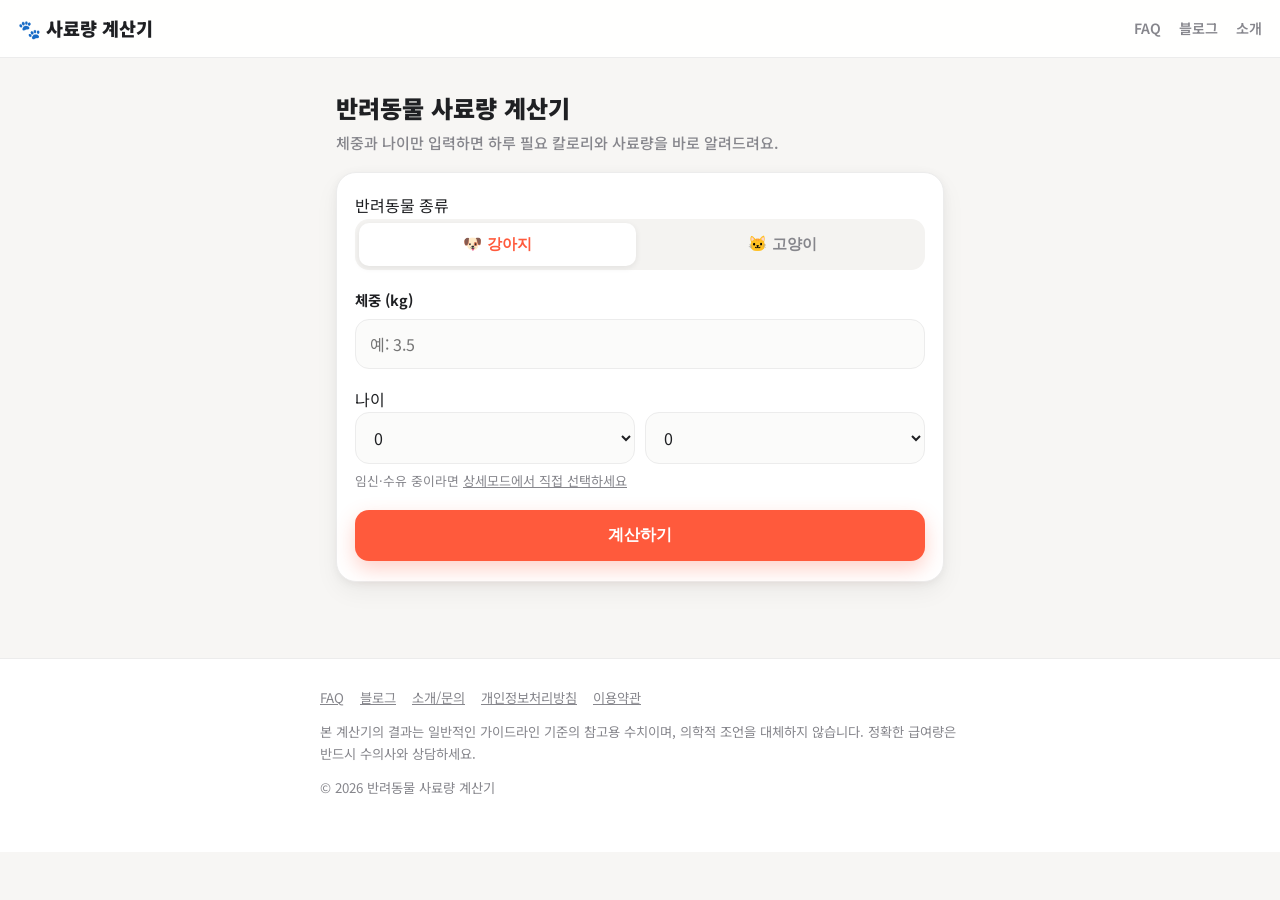
==== index.html @ 50432b2f "상세모드 활동량 옵션을 강아지/고양이 종별로 분리 같은 활동량 배수(0.8~1.4)를 쓰되, 문구를 종에 맞게 다르게 표시. 강아지는 산책 위주, 고양이는 실내 생활/외출 위주 표" ====
<!DOCTYPE html>
<html lang="ko">
<head>
<meta charset="UTF-8">
<meta name="viewport" content="width=device-width, initial-scale=1.0">
<title>반려동물 사료량 계산기 | 강아지·고양이 하루 급여량 무료 계산</title>
<meta name="description" content="강아지, 고양이의 체중과 나이만 입력하면 하루 필요 칼로리(DER)와 사료 급여량(g)을 바로 계산해드려요. 수의사 가이드라인(WSAVA·AAHA) 기반의 무료 반려동물 사료량 계산기입니다.">
<meta name="robots" content="index, follow">
<link rel="canonical" href="https://example.com/">

<!-- Open Graph -->
<meta property="og:type" content="website">
<meta property="og:title" content="반려동물 사료량 계산기 | 강아지·고양이 하루 급여량 무료 계산">
<meta property="og:description" content="체중과 나이만 입력하면 하루 필요 칼로리와 사료 급여량을 바로 알려드려요.">
<!-- TODO: 실제 대표 이미지로 교체 (1200x630 권장) -->
<meta property="og:image" content="https://example.com/assets/og-image.png">
<meta property="og:url" content="https://example.com/">
<meta property="og:locale" content="ko_KR">
<meta name="twitter:card" content="summary_large_image">

<link rel="preconnect" href="https://fonts.googleapis.com">
<link rel="preconnect" href="https://fonts.gstatic.com" crossorigin>
<link href="https://fonts.googleapis.com/css2?family=Noto+Sans+KR:wght@400;700;800;900&display=swap" rel="stylesheet">
<link rel="stylesheet" href="css/style.css">
</head>
<body>

<header class="site-header">
  <a href="/" class="logo" aria-label="반려동물 사료량 계산기 홈으로">🐾 사료량 계산기</a>
  <nav class="site-nav" aria-label="주요 메뉴">
    <a href="/faq.html">FAQ</a>
    <a href="/blog/">블로그</a>
    <a href="/about.html">소개</a>
  </nav>
</header>

<main>

  <!-- ===================== 간편모드 ===================== -->
  <section id="simple-mode" class="mode-section">
    <h1>반려동물 사료량 계산기</h1>
    <p class="subtitle">체중과 나이만 입력하면 하루 필요 칼로리와 사료량을 바로 알려드려요.</p>

    <form id="simple-form" class="card" novalidate>
      <div class="form-group">
        <span id="simple-species-label">반려동물 종류</span>
        <div class="chip-group" role="group" aria-labelledby="simple-species-label">
          <button type="button" class="chip" data-species-simple="dog" aria-pressed="true" aria-label="강아지 선택">🐶 강아지</button>
          <button type="button" class="chip" data-species-simple="cat" aria-pressed="false" aria-label="고양이 선택">🐱 고양이</button>
        </div>
      </div>

      <div class="form-group">
        <label for="simple-weight">체중 (kg)</label>
        <input type="number" id="simple-weight" inputmode="decimal" step="0.1" min="0.1" placeholder="예: 3.5" aria-describedby="simple-weight-error">
        <p class="field-error" id="simple-weight-error" role="alert"></p>
      </div>

      <div class="form-group">
        <span id="simple-age-label">나이</span>
        <div class="field-row" role="group" aria-labelledby="simple-age-label">
          <div>
            <label for="simple-age-years" class="visually-hidden">나이(년)</label>
            <select id="simple-age-years" aria-label="나이 - 년">
              <!-- options는 아래 스크립트가 없어도 보이도록 정적 생성 -->
            </select>
          </div>
          <div>
            <label for="simple-age-months" class="visually-hidden">나이(개월)</label>
            <select id="simple-age-months" aria-label="나이 - 개월">
            </select>
          </div>
        </div>
        <p class="field-hint">
          임신·수유 중이라면
          <a href="#" id="goto-detail-preg" class="small-link">상세모드에서 직접 선택하세요</a>
        </p>
      </div>

      <button type="submit" class="btn btn-primary">계산하기</button>
    </form>

    <div id="simple-result" class="result-box hidden" aria-live="polite">
      <p id="simple-result-text" class="result-headline"></p>
      <div class="result-kcal" id="simple-der-value">-</div>
      <p class="result-sub" id="simple-gram-estimate"></p>
      <p class="result-note" id="simple-cup-estimate"></p>

      <div class="assumption-badges">
        <span class="badge" id="simple-lifestage-label">-</span>
        <span class="badge">활동량: 보통 가정</span>
        <span class="badge">중성화: 완료 가정</span>
      </div>

      <p class="result-note">실제 먹이는 사료에 따라 g수가 달라질 수 있어요. 정확한 칼로리를 알고 있다면 상세모드에서 직접 입력해보세요.</p>

      <div class="btn-row">
        <button type="button" class="btn btn-secondary" id="simple-search-food">🔍 사료 이름으로 정확히 찾기</button>
        <button type="button" class="btn btn-primary" id="goto-detail">🎯 더 정확하게 계산하기</button>
      </div>
    </div>
  </section>

  <!-- ===================== 상세모드 ===================== -->
  <section id="detail-mode" class="mode-section hidden">
    <button type="button" class="btn btn-ghost btn-sm" id="back-to-simple" aria-label="간편모드로 돌아가기">← 간편모드로</button>
    <h2>상세 계산기</h2>
    <p class="subtitle">활동량, 중성화 여부, 실제 사료 칼로리까지 반영해 더 정확하게 계산해요.</p>

    <form id="detail-form" class="card" novalidate>

      <div class="form-group">
        <span id="detail-species-label">반려동물 종류</span>
        <div class="chip-group" role="group" aria-labelledby="detail-species-label">
          <button type="button" class="chip" data-species-detail="dog" aria-pressed="true" aria-label="강아지 선택">🐶 강아지</button>
          <button type="button" class="chip" data-species-detail="cat" aria-pressed="false" aria-label="고양이 선택">🐱 고양이</button>
        </div>
      </div>

      <div class="form-group">
        <label for="detail-weight">체중 (kg)</label>
        <input type="number" id="detail-weight" inputmode="decimal" step="0.1" min="0.1" placeholder="예: 3.5" aria-describedby="detail-weight-error">
        <p class="field-error" id="detail-weight-error" role="alert"></p>
      </div>

      <div class="form-group">
        <span id="detail-age-label">나이</span>
        <div class="field-row" role="group" aria-labelledby="detail-age-label">
          <div>
            <label for="detail-age-years" class="visually-hidden">나이(년)</label>
            <select id="detail-age-years" aria-label="나이 - 년"></select>
          </div>
          <div>
            <label for="detail-age-months" class="visually-hidden">나이(개월)</label>
            <select id="detail-age-months" aria-label="나이 - 개월"></select>
          </div>
        </div>
        <p class="field-hint">자동 판정된 생애주기: <strong id="detail-lifestage-badge">-</strong></p>
      </div>

      <div class="form-group">
        <label for="detail-repro">임신·수유 상태</label>
        <select id="detail-repro">
          <option value="none">해당 없음</option>
          <option value="pregnant">임신 중</option>
          <option value="lactating">수유 중</option>
        </select>
      </div>

      <div class="form-group" id="detail-activity-group">
        <label for="detail-activity">활동량</label>
        <select id="detail-activity">
          <option value="low">낮음 (실내 위주, 산책 거의 없음)</option>
          <option value="normal" selected>보통 (하루 1~2회 산책)</option>
          <option value="high">높음 (활발하게 뛰어놀거나 산책이 많음)</option>
          <option value="veryhigh">매우 높음 (작업견·사역견 등)</option>
        </select>
        <p class="field-hint" id="detail-activity-note"></p>
      </div>

      <div class="form-group" id="detail-neuter-group">
        <label for="detail-neuter">중성화 여부</label>
        <select id="detail-neuter">
          <option value="neutered" selected>완료</option>
          <option value="intact">미완료</option>
        </select>
      </div>

      <div class="form-group">
        <label for="detail-food-search">사료 이름으로 검색 (준비 중)</label>
        <!-- TODO: 3차 스테이지 9단계에서 Supabase foods 테이블 기반 실제 검색으로 교체 -->
        <input type="text" id="detail-food-search" placeholder="사료 데이터베이스 연동은 추후 지원 예정입니다" disabled aria-describedby="detail-food-search-hint">
        <p class="field-hint" id="detail-food-search-hint">지금은 아래 항목에 사료 정보를 직접 입력해주세요.</p>
      </div>

      <div class="form-group">
        <span id="detail-foodtype-label">사료 종류</span>
        <div class="chip-group" role="group" aria-labelledby="detail-foodtype-label">
          <button type="button" class="chip" data-foodtype="dry" aria-pressed="true" aria-label="건식 사료 선택">🥣 건식</button>
          <button type="button" class="chip" data-foodtype="wet" aria-pressed="false" aria-label="습식 사료 선택">🥫 습식</button>
        </div>
      </div>

      <div class="form-group">
        <label for="detail-kcal100">사료 100g당 칼로리 (kcal)</label>
        <input type="number" id="detail-kcal100" inputmode="decimal" min="1" placeholder="예: 380 (제품 포장지 참고)">
      </div>

      <div class="form-group" id="detail-cup-weight-group">
        <label for="detail-cup-weight">일반 종이컵(180ml) 기준 사료 무게 (g) — 선택</label>
        <input type="number" id="detail-cup-weight" inputmode="decimal" min="1" placeholder="미입력 시 90g으로 추정">
        <p class="field-hint">집에 있는 일반 종이컵 한 컵(180ml)에 사료를 담으면 대략 몇 g인지 입력해주세요.</p>
      </div>

      <button type="submit" class="btn btn-primary">계산하기</button>
    </form>

    <div id="detail-result" class="result-box hidden" aria-live="polite">
      <div class="assumption-badges">
        <span class="badge" id="detail-lifestage-badge-result">-</span>
      </div>
      <p class="result-headline">하루 필요 칼로리(DER)</p>
      <div class="result-kcal" id="detail-der-value">-</div>

      <div id="detail-gram-block" class="hidden">
        <p class="result-sub">1일 총 급여량: <strong id="detail-daily-gram">-</strong></p>
        <p class="result-sub" id="detail-per-meal">-</p>
      </div>
      <p class="result-note hidden" id="detail-kcal100-missing">100g당 칼로리를 입력하면 정확한 g수를 계산해드려요.</p>

      <div id="visual-wrap" class="visual-wrap hidden">
        <div id="visual-svg-wrap"></div>
        <p class="visual-caption-main" id="visual-caption-main"></p>
        <p class="visual-caption-sub" id="visual-caption-sub"></p>
      </div>

      <p class="disclaimer">이 결과는 일반적인 계산식(RER/DER, WSAVA·AAHA 반려동물 영양 가이드라인 참고) 기준의 참고용 수치이며, 정확한 급여량은 반드시 수의사와 상담하세요.</p>

      <!-- 사료 소진일 계산 -->
      <div class="card" style="text-align:left; margin-top:18px;">
        <h2>📅 사료 소진 예상일</h2>
        <div class="form-group">
          <label for="food-total-amount">구매한 사료 총량</label>
          <div class="field-row">
            <input type="number" id="food-total-amount" inputmode="decimal" min="0.1" placeholder="예: 3">
            <select id="food-total-unit" aria-label="단위">
              <option value="kg" selected>kg</option>
              <option value="g">g</option>
            </select>
          </div>
        </div>
        <p id="depletion-result" class="field-hint">사료 총량을 입력하면 소진 예상일을 계산해드려요.</p>
        <div id="depletion-actions" class="btn-row hidden">
          <button type="button" class="btn btn-secondary" id="ics-download">.ics 파일 다운로드</button>
          <button type="button" class="btn btn-secondary" id="google-calendar-add">구글 캘린더에 추가</button>
        </div>
      </div>

      <!-- 광고 자리 1 -->
      <div class="ad-slot" id="adsense-slot-1" aria-hidden="true">
        <!-- TODO: 애드센스 승인 후 실제 코드 삽입 -->
        광고 영역
      </div>

      <!-- 제휴 링크 자리 -->
      <div class="affiliate-box">
        <a href="#" id="affiliate-link" class="btn btn-secondary" style="width:100%;">
          <!-- TODO: 쿠팡파트너스 승인 후 발급 링크로 교체 -->
          🛒 추천 사료 보러 가기
        </a>
        <p class="affiliate-disclosure">이 포스팅은 쿠팡 파트너스 활동의 일환으로, 이에 따른 일정액의 수수료를 제공받습니다.</p>
      </div>

      <!-- 공유/인쇄 -->
      <div class="btn-row share-row">
        <button type="button" class="btn btn-ghost btn-sm" id="copy-link-btn">🔗 결과 링크 복사</button>
        <button type="button" class="btn btn-ghost btn-sm" id="kakao-share-btn">💬 카카오톡 공유</button>
        <button type="button" class="btn btn-ghost btn-sm" id="print-btn">🖨️ 인쇄하기</button>
      </div>

      <!-- 광고 자리 2 -->
      <div class="ad-slot" id="adsense-slot-2" aria-hidden="true">
        <!-- TODO: 애드센스 승인 후 실제 코드 삽입 -->
        광고 영역
      </div>
    </div>
  </section>

</main>

<footer class="site-footer">
  <div class="footer-inner">
    <nav aria-label="하단 메뉴">
      <a href="/faq.html">FAQ</a>
      <a href="/blog/">블로그</a>
      <a href="/about.html">소개/문의</a>
      <a href="/privacy.html">개인정보처리방침</a>
      <a href="/terms.html">이용약관</a>
    </nav>
    <p>본 계산기의 결과는 일반적인 가이드라인 기준의 참고용 수치이며, 의학적 조언을 대체하지 않습니다. 정확한 급여량은 반드시 수의사와 상담하세요.</p>
    <p>© 2026 반려동물 사료량 계산기</p>
  </div>
</footer>

<div id="toast" class="toast" role="status" aria-live="polite"></div>

<script>
  // 나이 선택 드롭다운(년/월)을 정적으로 채워넣는다.
  (function () {
    function fillSelect(id, max) {
      var select = document.getElementById(id);
      for (var i = 0; i <= max; i++) {
        var opt = document.createElement("option");
        opt.value = i;
        opt.textContent = i;
        select.appendChild(opt);
      }
    }
    fillSelect("simple-age-years", 20);
    fillSelect("simple-age-months", 11);
    fillSelect("detail-age-years", 20);
    fillSelect("detail-age-months", 11);
  })();
</script>
<script src="js/calculator.js"></script>
<script src="js/visual.js"></script>
<script src="js/calendar.js"></script>
<script src="js/share.js"></script>
</body>
</html>
---- css/style.css ----
/* ==========================================================================
   반려동물 사료량 계산기 - 공통 스타일
   국내 펫커머스 앱 스타일 참고: 화이트 베이스 + 코랄 포인트 컬러, 카드형 UI
   ========================================================================== */

:root {
  --color-bg: #f7f6f4;
  --color-bg-card: #ffffff;
  --color-primary: #ff5a3c;
  --color-primary-dark: #e6431f;
  --color-primary-light: #ffe4dc;
  --color-accent: #2ec4b6;
  --color-accent-light: #e2f7f4;
  --color-text: #1f2023;
  --color-text-muted: #86868c;
  --color-border: #ececec;
  --color-success: #2ec4b6;
  --color-danger: #ef4444;
  --color-badge-bg: #fff1ee;
  --radius-sm: 8px;
  --radius-md: 14px;
  --radius-lg: 20px;
  --shadow-card: 0 2px 10px rgba(20, 20, 20, 0.05), 0 10px 24px rgba(20, 20, 20, 0.05);
  --shadow-btn: 0 8px 20px rgba(255, 90, 60, 0.28);
  --font-base: "Pretendard", "Noto Sans KR", -apple-system, BlinkMacSystemFont, "Malgun Gothic", sans-serif;
}

* {
  box-sizing: border-box;
}

html {
  -webkit-text-size-adjust: 100%;
  scroll-padding-top: 72px;
}

body {
  margin: 0;
  font-family: var(--font-base);
  background: var(--color-bg);
  color: var(--color-text);
  line-height: 1.6;
  min-height: 100vh;
  word-break: keep-all;
  overflow-wrap: break-word;
}

img {
  max-width: 100%;
  display: block;
}

a {
  color: var(--color-primary-dark);
}

.hidden {
  display: none !important;
}

.visually-hidden {
  position: absolute;
  width: 1px;
  height: 1px;
  overflow: hidden;
  clip: rect(0 0 0 0);
  white-space: nowrap;
}

/* ---------- 레이아웃 ---------- */
.site-header {
  display: flex;
  align-items: center;
  justify-content: space-between;
  padding: 14px 18px;
  background: rgba(255, 255, 255, 0.92);
  backdrop-filter: saturate(180%) blur(10px);
  border-bottom: 1px solid var(--color-border);
  position: sticky;
  top: 0;
  z-index: 50;
}

.site-header .logo {
  font-weight: 900;
  font-size: 1.15rem;
  color: var(--color-text);
  text-decoration: none;
  display: flex;
  align-items: center;
  gap: 6px;
}

.site-nav {
  display: flex;
  gap: 18px;
  font-size: 0.88rem;
}

.site-nav a {
  color: var(--color-text-muted);
  text-decoration: none;
  font-weight: 600;
}

.site-nav a:hover,
.site-nav a:focus-visible {
  color: var(--color-primary);
}

main {
  max-width: 640px;
  margin: 0 auto;
  padding: 18px 16px 60px;
}

.site-footer {
  background: #ffffff;
  border-top: 1px solid var(--color-border);
  padding: 28px 18px 40px;
  font-size: 0.83rem;
  color: var(--color-text-muted);
}

.site-footer .footer-inner {
  max-width: 640px;
  margin: 0 auto;
}

.site-footer nav {
  display: flex;
  flex-wrap: wrap;
  gap: 10px 16px;
  margin-bottom: 12px;
}

.site-footer a {
  color: var(--color-text-muted);
  text-decoration: underline;
}

/* ---------- 타이틀/서브텍스트 ---------- */
h1 {
  font-size: 1.5rem;
  font-weight: 900;
  line-height: 1.35;
  margin: 6px 0 6px;
}

h2 {
  font-size: 1.15rem;
  font-weight: 800;
  line-height: 1.4;
  margin: 0 0 10px;
}

.subtitle {
  color: var(--color-text-muted);
  margin: 0 0 18px;
  font-size: 0.94rem;
  font-weight: 500;
  line-height: 1.55;
}

/* ---------- 카드 ---------- */
.card {
  background: var(--color-bg-card);
  border-radius: var(--radius-lg);
  box-shadow: var(--shadow-card);
  padding: 20px 18px;
  margin-bottom: 16px;
  border: 1px solid var(--color-border);
}

/* ---------- 폼 요소 ---------- */
.form-group {
  margin-bottom: 18px;
}

.form-group label,
.form-group legend {
  display: block;
  font-weight: 700;
  font-size: 0.9rem;
  margin-bottom: 8px;
  padding: 0;
  color: var(--color-text);
}

.chip-group {
  display: flex;
  gap: 8px;
  background: #f4f3f1;
  padding: 4px;
  border-radius: var(--radius-md);
}

.chip {
  flex: 1;
  border: none;
  background: transparent;
  border-radius: calc(var(--radius-md) - 4px);
  padding: 11px 10px;
  font-size: 0.96rem;
  font-weight: 700;
  color: var(--color-text-muted);
  cursor: pointer;
  transition: all 0.15s ease;
}

.chip[aria-pressed="true"] {
  background: #ffffff;
  color: var(--color-primary);
  box-shadow: 0 2px 6px rgba(20, 20, 20, 0.08);
}

.chip:focus-visible {
  outline: 2px solid var(--color-primary);
  outline-offset: 2px;
}

input[type="number"],
input[type="text"],
input[type="email"],
select,
textarea {
  width: 100%;
  padding: 12px 14px;
  border: 1.5px solid var(--color-border);
  border-radius: var(--radius-md);
  font-size: 1rem;
  background: #fbfbfa;
  color: var(--color-text);
  font-family: inherit;
}

input:focus-visible,
select:focus-visible,
textarea:focus-visible {
  outline: none;
  border-color: var(--color-primary);
  background: #fff;
  box-shadow: 0 0 0 3px var(--color-primary-light);
}

.field-row {
  display: flex;
  gap: 10px;
}

.field-row > * {
  flex: 1;
}

.field-hint {
  font-size: 0.8rem;
  color: var(--color-text-muted);
  margin-top: 6px;
}

.field-error {
  font-size: 0.82rem;
  color: var(--color-danger);
  margin-top: 6px;
  display: none;
  font-weight: 600;
}

.field-error.show {
  display: block;
}

.form-group.is-disabled {
  opacity: 0.45;
}

/* ---------- 버튼 ---------- */
.btn {
  display: inline-flex;
  align-items: center;
  justify-content: center;
  gap: 6px;
  width: 100%;
  padding: 15px 18px;
  border-radius: var(--radius-md);
  font-size: 1rem;
  font-weight: 800;
  border: none;
  cursor: pointer;
  text-decoration: none;
  text-align: center;
  transition: transform 0.08s ease, filter 0.15s ease;
}

.btn-primary {
  background: var(--color-primary);
  color: #fff;
  box-shadow: var(--shadow-btn);
}

.btn-primary:hover {
  filter: brightness(1.05);
}

.btn-primary:active {
  transform: scale(0.98);
}

.btn-secondary {
  background: var(--color-badge-bg);
  color: var(--color-primary-dark);
  border: none;
}

.btn-ghost {
  background: #f4f3f1;
  color: var(--color-text-muted);
  border: none;
}

.btn-sm {
  width: auto;
  padding: 9px 14px;
  font-size: 0.86rem;
}

.btn:disabled {
  opacity: 0.5;
  cursor: not-allowed;
}

.btn-row {
  display: flex;
  gap: 10px;
  margin-top: 10px;
}

.btn-row .btn {
  flex: 1;
}

/* ---------- 결과 박스 ---------- */
.result-box {
  background: var(--color-bg-card);
  border: 1px solid var(--color-border);
  border-radius: var(--radius-lg);
  padding: 26px 20px;
  text-align: center;
  margin-top: 18px;
  box-shadow: var(--shadow-card);
}

.result-headline {
  font-size: 0.88rem;
  font-weight: 700;
  color: var(--color-text-muted);
  margin-bottom: 6px;
}

.result-kcal {
  font-size: 2.6rem;
  font-weight: 900;
  color: var(--color-text);
  line-height: 1.1;
  letter-spacing: -0.02em;
}

.result-sub {
  margin-top: 10px;
  font-size: 1.05rem;
  font-weight: 700;
}

.result-note {
  font-size: 0.8rem;
  color: var(--color-text-muted);
  margin-top: 10px;
  line-height: 1.5;
}

.assumption-badges {
  display: flex;
  flex-wrap: wrap;
  gap: 6px;
  justify-content: center;
  margin-top: 14px;
}

.badge {
  background: var(--color-badge-bg);
  color: var(--color-primary-dark);
  border-radius: 999px;
  padding: 5px 12px;
  font-size: 0.76rem;
  font-weight: 800;
}

.badge.badge-accent {
  background: var(--color-accent-light);
  color: #1a8a80;
}

.disclaimer {
  font-size: 0.76rem;
  color: var(--color-text-muted);
  background: #f7f6f4;
  border-radius: var(--radius-sm);
  padding: 10px 12px;
  margin-top: 16px;
  text-align: left;
  line-height: 1.5;
}

.small-link {
  font-size: 0.82rem;
  color: var(--color-text-muted);
  text-decoration: underline;
}

/* ---------- 시각화 ---------- */
.visual-wrap {
  display: flex;
  flex-direction: column;
  align-items: center;
  margin: 20px 0 4px;
  padding-top: 18px;
  border-top: 1px dashed var(--color-border);
}

.visual-wrap svg {
  width: 150px;
  height: auto;
  filter: drop-shadow(0 6px 10px rgba(20, 20, 20, 0.08));
}

.visual-caption-main {
  font-size: 1rem;
  font-weight: 800;
  color: var(--color-text);
  margin: 14px 0 2px;
}

.visual-caption-sub {
  font-size: 0.78rem;
  color: var(--color-text-muted);
  margin: 0;
  text-align: center;
}

/* ---------- 아코디언 (FAQ) ---------- */
.accordion-item {
  border-bottom: 1px solid var(--color-border);
}

.accordion-item:last-child {
  border-bottom: none;
}

.accordion-trigger {
  width: 100%;
  text-align: left;
  background: none;
  border: none;
  padding: 16px 4px;
  font-size: 1rem;
  font-weight: 700;
  color: var(--color-text);
  cursor: pointer;
  display: flex;
  justify-content: space-between;
  align-items: center;
  gap: 10px;
}

.accordion-trigger .plus {
  transition: transform 0.2s ease;
  color: var(--color-primary);
  font-size: 1.2rem;
}

.accordion-trigger[aria-expanded="true"] .plus {
  transform: rotate(45deg);
}

.accordion-panel {
  padding: 0 4px 16px;
  color: var(--color-text-muted);
  font-size: 0.92rem;
  line-height: 1.6;
}

/* ---------- 광고/제휴 자리 ---------- */
.ad-slot {
  background: #f4f3f1;
  border: 1px dashed #ddd;
  border-radius: var(--radius-md);
  min-height: 90px;
  display: flex;
  align-items: center;
  justify-content: center;
  color: var(--color-text-muted);
  font-size: 0.78rem;
  margin: 18px 0;
}

.affiliate-box {
  background: #fff;
  border: 1px solid var(--color-border);
  border-radius: var(--radius-md);
  padding: 14px;
  margin: 14px 0;
}

.affiliate-disclosure {
  font-size: 0.72rem;
  color: var(--color-text-muted);
  margin-top: 8px;
}

/* ---------- 블로그 ---------- */
.post-list {
  list-style: none;
  padding: 0;
  margin: 0;
}

.post-list li {
  margin-bottom: 12px;
}

.post-list a {
  display: block;
  background: var(--color-bg-card);
  border: 1px solid var(--color-border);
  border-radius: var(--radius-md);
  padding: 16px;
  text-decoration: none;
  box-shadow: var(--shadow-card);
}

.post-list h3 {
  margin: 0 0 6px;
  color: var(--color-text);
  font-size: 1.02rem;
}

.post-list p {
  margin: 0;
  color: var(--color-text-muted);
  font-size: 0.88rem;
}

article.post-body {
  background: var(--color-bg-card);
  border: 1px solid var(--color-border);
  border-radius: var(--radius-lg);
  box-shadow: var(--shadow-card);
  padding: 22px 20px;
}

article.post-body h1 {
  margin-top: 0;
}

article.post-body p {
  margin: 0 0 14px;
  font-size: 0.96rem;
}

/* ---------- 유틸 ---------- */
.toast {
  position: fixed;
  bottom: 24px;
  left: 50%;
  transform: translateX(-50%) translateY(20px);
  background: var(--color-text);
  color: #fff;
  padding: 10px 18px;
  border-radius: 999px;
  font-size: 0.85rem;
  opacity: 0;
  pointer-events: none;
  transition: all 0.25s ease;
  z-index: 100;
}

.toast.show {
  opacity: 1;
  transform: translateX(-50%) translateY(0);
}

/* ---------- 반응형 ---------- */
@media (min-width: 640px) {
  main {
    padding-top: 28px;
  }
  .result-kcal {
    font-size: 3rem;
  }
}

/* ---------- 인쇄 ---------- */
@media print {
  .site-header,
  .site-footer,
  .ad-slot,
  .affiliate-box,
  form,
  .btn-row,
  .share-row,
  #back-to-simple {
    display: none !important;
  }
  body {
    background: #fff;
  }
  .card,
  .result-box {
    box-shadow: none;
    border: 1px solid #ccc;
  }
}
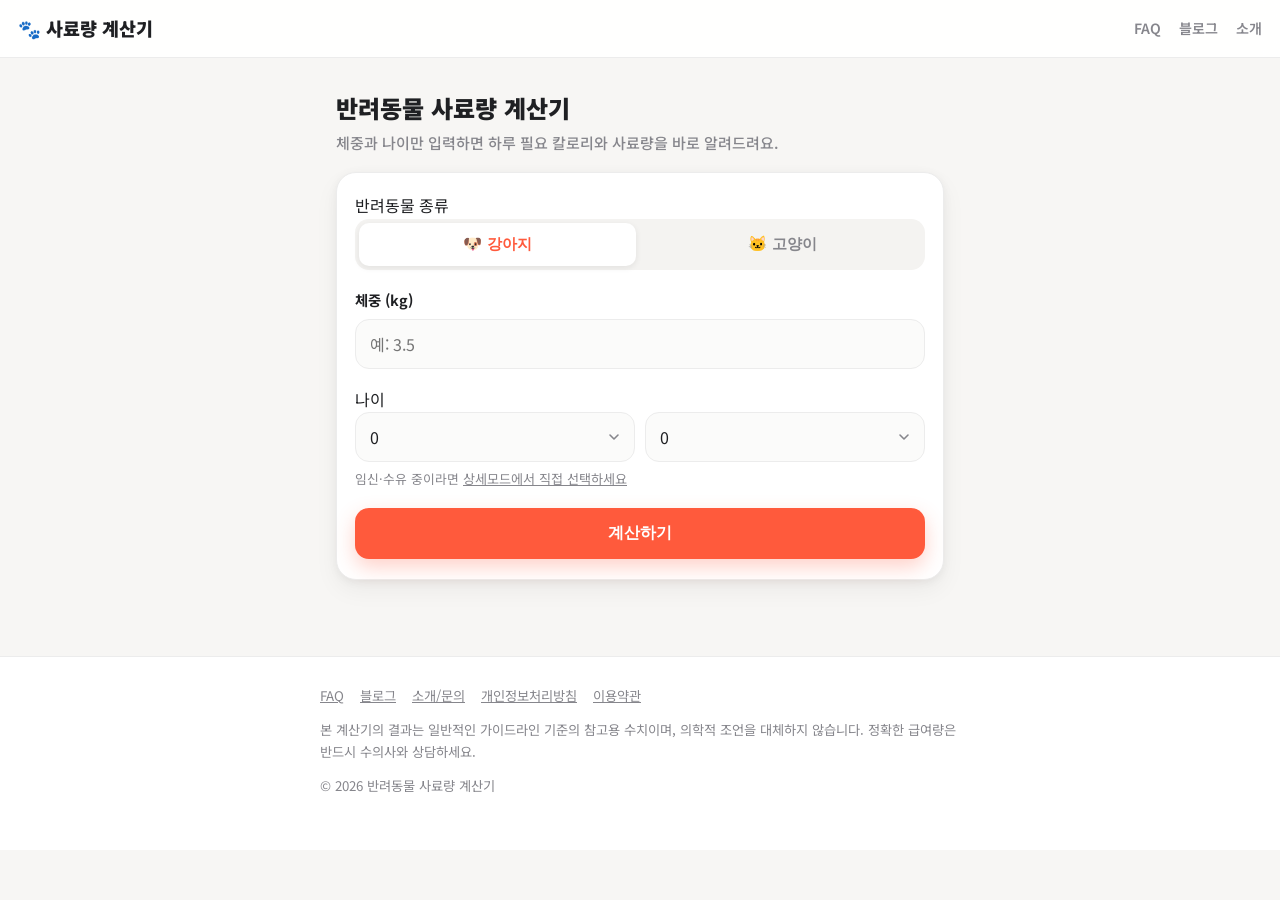
==== commit 0d003449: "100g당 칼로리 직접입력을 포장지 총열량/총내용량 입력으로 변경 사용자가 100g당 칼로리를 직접 계산해야 하는 번거로움을 없애기 위해, 사료 포장지에 보통 적혀있는 "총 열량(" ====
--- a/index.html
+++ b/index.html
@@ -6,15 +6,15 @@
 <title>반려동물 사료량 계산기 | 강아지·고양이 하루 급여량 무료 계산</title>
 <meta name="description" content="강아지, 고양이의 체중과 나이만 입력하면 하루 필요 칼로리(DER)와 사료 급여량(g)을 바로 계산해드려요. 수의사 가이드라인(WSAVA·AAHA) 기반의 무료 반려동물 사료량 계산기입니다.">
 <meta name="robots" content="index, follow">
-<link rel="canonical" href="https://example.com/">
+<link rel="canonical" href="https://pet-food-calculator-eta.vercel.app/">
 
 <!-- Open Graph -->
 <meta property="og:type" content="website">
 <meta property="og:title" content="반려동물 사료량 계산기 | 강아지·고양이 하루 급여량 무료 계산">
 <meta property="og:description" content="체중과 나이만 입력하면 하루 필요 칼로리와 사료 급여량을 바로 알려드려요.">
 <!-- TODO: 실제 대표 이미지로 교체 (1200x630 권장) -->
-<meta property="og:image" content="https://example.com/assets/og-image.png">
-<meta property="og:url" content="https://example.com/">
+<meta property="og:image" content="https://pet-food-calculator-eta.vercel.app/assets/og-image.png">
+<meta property="og:url" content="https://pet-food-calculator-eta.vercel.app/">
 <meta property="og:locale" content="ko_KR">
 <meta name="twitter:card" content="summary_large_image">
 
@@ -26,11 +26,11 @@
 <body>
 
 <header class="site-header">
-  <a href="/" class="logo" aria-label="반려동물 사료량 계산기 홈으로">🐾 사료량 계산기</a>
+  <a href="./" class="logo" aria-label="반려동물 사료량 계산기 홈으로">🐾 사료량 계산기</a>
   <nav class="site-nav" aria-label="주요 메뉴">
-    <a href="/faq.html">FAQ</a>
-    <a href="/blog/">블로그</a>
-    <a href="/about.html">소개</a>
+    <a href="faq.html">FAQ</a>
+    <a href="blog/">블로그</a>
+    <a href="about.html">소개</a>
   </nav>
 </header>
 
@@ -182,8 +182,18 @@
       </div>
 
       <div class="form-group">
-        <label for="detail-kcal100">사료 100g당 칼로리 (kcal)</label>
-        <input type="number" id="detail-kcal100" inputmode="decimal" min="1" placeholder="예: 380 (제품 포장지 참고)">
+        <span id="detail-pack-label">사료 포장지의 총 열량 · 총 내용량</span>
+        <div class="field-row" role="group" aria-labelledby="detail-pack-label">
+          <div>
+            <label for="detail-pack-kcal" class="visually-hidden">총 열량 (kcal)</label>
+            <input type="number" id="detail-pack-kcal" inputmode="decimal" min="1" placeholder="총 열량 예: 3800kcal">
+          </div>
+          <div>
+            <label for="detail-pack-weight" class="visually-hidden">총 내용량 (g)</label>
+            <input type="number" id="detail-pack-weight" inputmode="decimal" min="1" placeholder="총 내용량 예: 1000g">
+          </div>
+        </div>
+        <p class="field-hint">포장지에 적힌 총 열량(kcal)과 총 내용량(g)을 입력하면 100g당 칼로리를 자동으로 계산해요.</p>
       </div>
 
       <div class="form-group" id="detail-cup-weight-group">
@@ -206,7 +216,7 @@
         <p class="result-sub">1일 총 급여량: <strong id="detail-daily-gram">-</strong></p>
         <p class="result-sub" id="detail-per-meal">-</p>
       </div>
-      <p class="result-note hidden" id="detail-kcal100-missing">100g당 칼로리를 입력하면 정확한 g수를 계산해드려요.</p>
+      <p class="result-note hidden" id="detail-kcal100-missing">사료 포장지의 총 열량과 총 내용량을 입력하면 정확한 g수를 계산해드려요.</p>
 
       <div id="visual-wrap" class="visual-wrap hidden">
         <div id="visual-svg-wrap"></div>
@@ -271,11 +281,11 @@
 <footer class="site-footer">
   <div class="footer-inner">
     <nav aria-label="하단 메뉴">
-      <a href="/faq.html">FAQ</a>
-      <a href="/blog/">블로그</a>
-      <a href="/about.html">소개/문의</a>
-      <a href="/privacy.html">개인정보처리방침</a>
-      <a href="/terms.html">이용약관</a>
+      <a href="faq.html">FAQ</a>
+      <a href="blog/">블로그</a>
+      <a href="about.html">소개/문의</a>
+      <a href="privacy.html">개인정보처리방침</a>
+      <a href="terms.html">이용약관</a>
     </nav>
     <p>본 계산기의 결과는 일반적인 가이드라인 기준의 참고용 수치이며, 의학적 조언을 대체하지 않습니다. 정확한 급여량은 반드시 수의사와 상담하세요.</p>
     <p>© 2026 반려동물 사료량 계산기</p>
--- a/css/style.css
+++ b/css/style.css
@@ -234,6 +234,24 @@
   font-family: inherit;
 }
 
+/* 브라우저(특히 Safari/iOS)의 네이티브 select 크롬을 지우고 다른 입력창과 동일한
+   플랫 스타일로 통일한다. 화살표는 배경 SVG로 직접 그린다. */
+select {
+  -webkit-appearance: none;
+  -moz-appearance: none;
+  appearance: none;
+  padding-right: 38px;
+  background-image: url("data:image/svg+xml,%3Csvg xmlns='http://www.w3.org/2000/svg' viewBox='0 0 20 20' fill='none' stroke='%2386868c' stroke-width='2' stroke-linecap='round' stroke-linejoin='round'%3E%3Cpolyline points='5 7.5 10 12.5 15 7.5'/%3E%3C/svg%3E");
+  background-repeat: no-repeat;
+  background-position: right 12px center;
+  background-size: 16px;
+  cursor: pointer;
+}
+
+select:disabled {
+  cursor: not-allowed;
+}
+
 input:focus-visible,
 select:focus-visible,
 textarea:focus-visible {
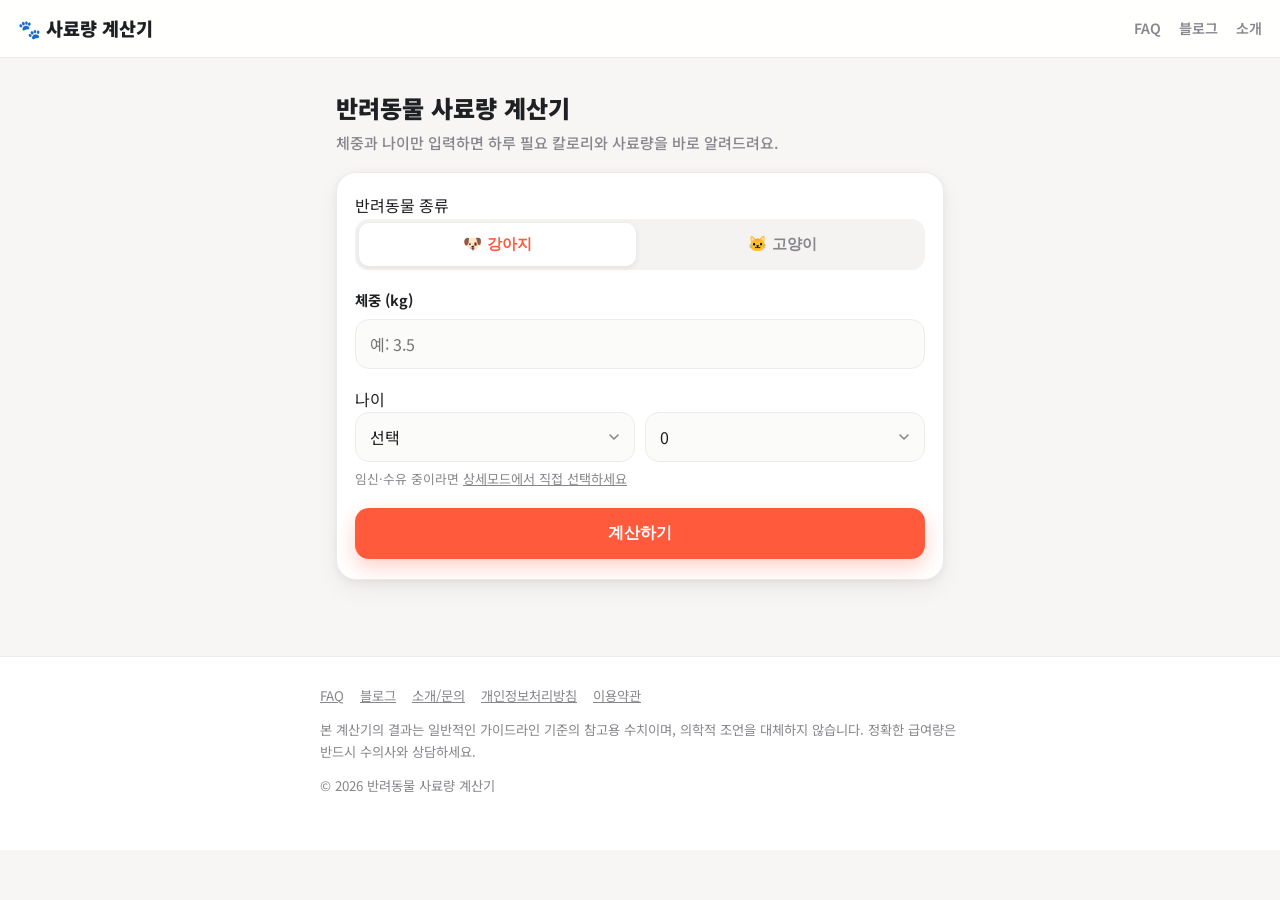
==== commit 196ee862: "나이 미선택 시 활동량이 잠기는 혼란 해결 나이(년) 드롭다운이 기본값 0으로 시작해, 사용자가 나이를 안 건드리면 "0살(자견/자묘 급성장기)"로 조용히 계산되어 활동량/중성화 " ====
--- a/index.html
+++ b/index.html
@@ -6,13 +6,14 @@
 <title>반려동물 사료량 계산기 | 강아지·고양이 하루 급여량 무료 계산</title>
 <meta name="description" content="강아지, 고양이의 체중과 나이만 입력하면 하루 필요 칼로리(DER)와 사료 급여량(g)을 바로 계산해드려요. 수의사 가이드라인(WSAVA·AAHA) 기반의 무료 반려동물 사료량 계산기입니다.">
 <meta name="robots" content="index, follow">
+<meta name="google-site-verification" content="zBHCyM9GbdcpUQSr068pCbIw1xDVD3t4TNNS-9UNVOU" />
+<meta name="naver-site-verification" content="6c7a10c9b0cd286fe41ff7bafc134a8e2be7b35e" />
 <link rel="canonical" href="https://pet-food-calculator-eta.vercel.app/">
 
 <!-- Open Graph -->
 <meta property="og:type" content="website">
 <meta property="og:title" content="반려동물 사료량 계산기 | 강아지·고양이 하루 급여량 무료 계산">
 <meta property="og:description" content="체중과 나이만 입력하면 하루 필요 칼로리와 사료 급여량을 바로 알려드려요.">
-<!-- TODO: 실제 대표 이미지로 교체 (1200x630 권장) -->
 <meta property="og:image" content="https://pet-food-calculator-eta.vercel.app/assets/og-image.png">
 <meta property="og:url" content="https://pet-food-calculator-eta.vercel.app/">
 <meta property="og:locale" content="ko_KR">
@@ -71,6 +72,7 @@
             </select>
           </div>
         </div>
+        <p class="field-error" id="simple-age-error" role="alert"></p>
         <p class="field-hint">
           임신·수유 중이라면
           <a href="#" id="goto-detail-preg" class="small-link">상세모드에서 직접 선택하세요</a>
@@ -135,6 +137,7 @@
             <select id="detail-age-months" aria-label="나이 - 개월"></select>
           </div>
         </div>
+        <p class="field-error" id="detail-age-error" role="alert"></p>
         <p class="field-hint">자동 판정된 생애주기: <strong id="detail-lifestage-badge">-</strong></p>
       </div>
 
@@ -197,9 +200,15 @@
       </div>
 
       <div class="form-group" id="detail-cup-weight-group">
-        <label for="detail-cup-weight">일반 종이컵(180ml) 기준 사료 무게 (g) — 선택</label>
-        <input type="number" id="detail-cup-weight" inputmode="decimal" min="1" placeholder="미입력 시 90g으로 추정">
-        <p class="field-hint">집에 있는 일반 종이컵 한 컵(180ml)에 사료를 담으면 대략 몇 g인지 입력해주세요.</p>
+        <label for="detail-cup-weight">일반 종이컵(180ml) 기준 사료 무게 — 선택</label>
+        <div class="field-row">
+          <input type="number" id="detail-cup-weight" inputmode="decimal" min="0.001" placeholder="미입력 시 90g으로 추정">
+          <select id="detail-cup-weight-unit" aria-label="단위">
+            <option value="g" selected>g</option>
+            <option value="kg">kg</option>
+          </select>
+        </div>
+        <p class="field-hint">집에 있는 일반 종이컵 한 컵(180ml)에 사료를 담으면 대략 얼마인지 입력해주세요.</p>
       </div>
 
       <button type="submit" class="btn btn-primary">계산하기</button>
@@ -296,9 +305,20 @@
 
 <script>
   // 나이 선택 드롭다운(년/월)을 정적으로 채워넣는다.
+  // 년(年) 선택은 기본값 없이 시작해 "0살"이 실수로 자동 선택되는 일이 없도록 한다.
+  // (0살 0개월은 자견/자묘 급성장기로 판정되어 활동량 입력이 잠기므로, 나이를 안 건드리고
+  // 넘어가면 "왜 활동량이 선택 안 되지" 하는 혼란으로 이어질 수 있음)
   (function () {
-    function fillSelect(id, max) {
+    function fillSelect(id, max, withPlaceholder) {
       var select = document.getElementById(id);
+      if (withPlaceholder) {
+        var placeholder = document.createElement("option");
+        placeholder.value = "";
+        placeholder.textContent = "선택";
+        placeholder.disabled = true;
+        placeholder.selected = true;
+        select.appendChild(placeholder);
+      }
       for (var i = 0; i <= max; i++) {
         var opt = document.createElement("option");
         opt.value = i;
@@ -306,10 +326,10 @@
         select.appendChild(opt);
       }
     }
-    fillSelect("simple-age-years", 20);
-    fillSelect("simple-age-months", 11);
-    fillSelect("detail-age-years", 20);
-    fillSelect("detail-age-months", 11);
+    fillSelect("simple-age-years", 20, true);
+    fillSelect("simple-age-months", 11, false);
+    fillSelect("detail-age-years", 20, true);
+    fillSelect("detail-age-months", 11, false);
   })();
 </script>
 <script src="js/calculator.js"></script>
--- a/css/style.css
+++ b/css/style.css
@@ -252,6 +252,17 @@
   cursor: not-allowed;
 }
 
+/* 숫자 입력창의 증감 스피너(위아래 화살표)도 다른 입력창과 다르게 튀어 보여서 제거한다. */
+input[type="number"]::-webkit-outer-spin-button,
+input[type="number"]::-webkit-inner-spin-button {
+  -webkit-appearance: none;
+  margin: 0;
+}
+
+input[type="number"] {
+  -moz-appearance: textfield;
+}
+
 input:focus-visible,
 select:focus-visible,
 textarea:focus-visible {
